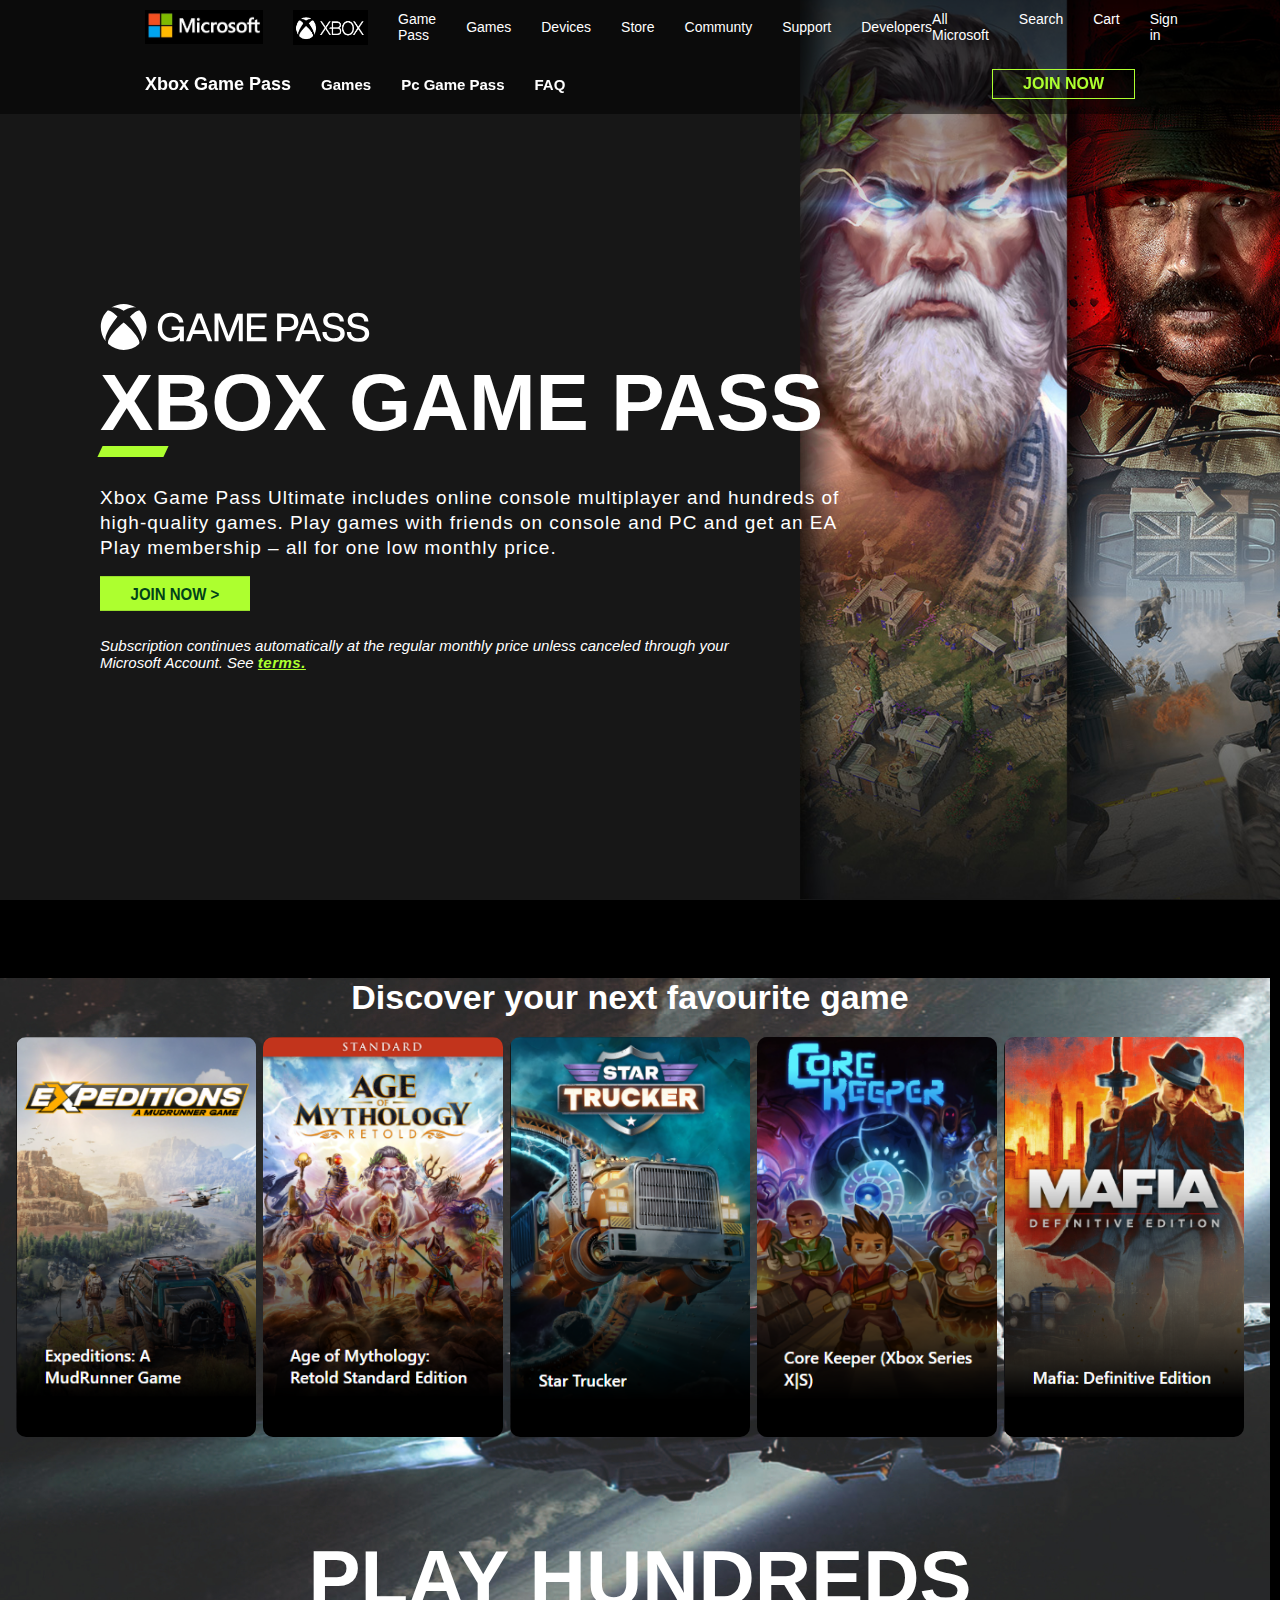
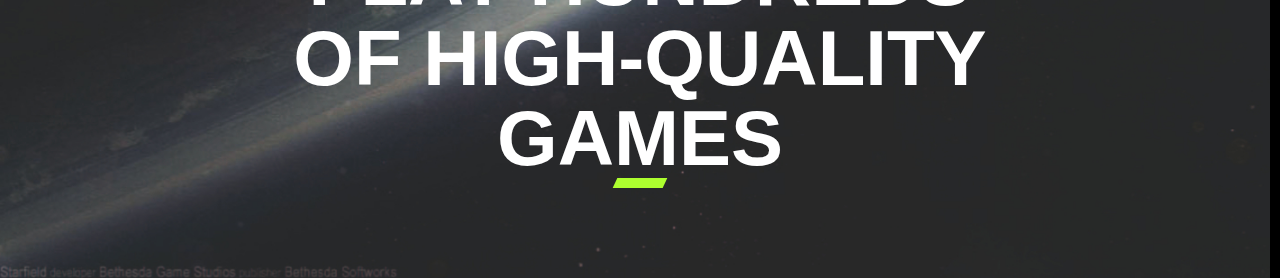
==== index.html @ 2e86c14b "Add files via upload" ====
<!DOCTYPE html>
<html lang="en">

<head>
    <meta charset="UTF-8">
    <meta name="viewport" content="width=device-width, initial-scale=1.0">
    <title>Xbox</title>
    <link rel="stylesheet" href="./header.css">
    <link rel="stylesheet" href="./background1.css">
    <link rel="stylesheet" href="./header2.css">
    <link rel="stylesheet" href="gamepass.css">
</head>

<body>

    <div class="background1">

    </div>

   


    

        <div class="header">
            <div class="left">
    
                <div class="microsoftlogo">
    
                    <img class="microsoftlogo" src="./logo/microsoft-logo-02.jpeg" alt="">
    
                </div>
    
                <div class="tools1">
    
                    <div class="xboxlogo">
                        <img class="xboxlogo" src="./logo/xboxlogo.jpg" alt="">
    
                    </div>
    
                    <div class="menu1">
                        <div class="gamepass">
    
                            Game Pass
    
                        </div>
                        <div class="games">
    
                            <a href="">Games</a>
    
                        </div>
                        <div class="devices">
    
                            Devices
                        </div>
                        <div class="store">
    
                            Store
    
                        </div>
                        <div class="community">
    
                            Communty
    
                        </div>
                        <div class="support">
    
                            Support
    
                        </div>
                        <div class="developers">
    
                            Developers
    
                        </div>
    
                    </div>
    
    
                </div>
    
            </div>
    
            <div class="right">
    
                <div class="tools2">
    
                    <div class="allmicrosoft">
    
                        All Microsoft
    
                    </div>
                    <div class="search">
    
                        Search
    
                    </div>
                    <div class="cart">
    
                        Cart
    
                    </div>
                    <div class="signin">
    
                        Sign in
                    </div>
    
                </div>
    
            </div>
    
        </div>



        <div class="header2">

            <div class="left1">

                <div class="xboxgamepass">

                    Xbox Game Pass

                </div>
                <div class="Games">

                    Games
                </div>
                <div class="pcgamepass">

                    Pc Game Pass

                </div>
                <div class="faq">

                    FAQ

                </div>

            

            </div>

            <div class="right1">

                <div class="joinnow">
                    JOIN NOW
                </div>

            </div>
            
        </div>

        <div class="gamepassdiv">

            <div class="gamepass1">

                <img  class="gamepass" src="./logo/xboxgamepass.svg" alt="">

            </div>

            <h1 class="xboxgamepasstitle">

                XBOX GAME PASS

            </h1>

        
            <div class="dashdesign">
                
            </div>

            <div class="para1">
                Xbox Game Pass Ultimate includes online console multiplayer 
                and hundreds of high-quality games. Play games with friends on console
                 and PC and get an EA Play membership – all for one low monthly price.
            </div>
            
            <button class="joinnowbtn">

                JOIN NOW >

            </button>

            <em>
                Subscription continues automatically at the regular 
                monthly price unless canceled through your Microsoft Account. 
                See <span class="terms"> <a href="">terms.</a></span> 
            </em>
                

            




        </div>

        
   

 


    

    <div class="middlecontainer">

        <div class="title2">

            Discover your next favourite game

        </div>

        

        <div class="gamesection">

            <div>
                <img src="./games1/game1.png" alt="">
            </div>

            <div>
                <img src="./games1/game2.png" alt="">

            </div>

            <div>

                <img src="./games1/game3.png" alt="">

            </div>

            <div>

                <img src="./games1/game4.png" alt="">

            </div>

            <div>

                <img src="./games1/game5.png" alt="">


            </div>

           
            
           
            

        </div>


        <div class="background2">

        </div>

    </div>


    

    <div class="forpara3">

    
    <div class="para3">
        PLAY HUNDREDS OF HIGH-QUALITY GAMES
    </div>

    <div class="dashdesign1">

    </div>

</div>

    


  

        

       

    
    



</body>

</html>
---- header.css ----
* {
    margin: 0;
    padding: 0;
    box-sizing: border-box;
    font-family: Arial, Helvetica, sans-serif;
}



.header a
{
    color: white;
    text-decoration: none;
}

.header {
    background-color: rgba(0, 0, 0, 0.5);
    height: 54px;
    font-size: 14px;
    color: white;
    display: flex;
    justify-content: space-between;
    align-items: center;
    padding: 0px 145px;
    

}

.tools1 {
    display: flex;
    gap: 30px;
}

.menu1 {
    display: flex;
    gap: 30px;
    align-items: center;
}

.left {
    display: flex;
    gap: 30px;

}

.microsoftlogo {
    width: 118px;
    display: flex;
    align-items: center;
}

.xboxlogo {
    width: 75px;
    height: 35px;

}

.tools2 {
    display: flex;
    gap: 30px;
}
---- background1.css ----
.background1
{
  position: absolute;
  z-index: -1;
  width: 100%;
  min-height:100vh;
  max-height: 110vh;
 
}
---- header2.css ----
.header2
{
    height: 60px;
    background-color: rgb(0, 0, 0,0.5);
    color: white;
    display: flex;
    justify-content: space-between;
    padding: 0px 145px;
    position: sticky;
    top: 0;
    z-index: 1000;
    width: 100%;
}

.left1
{
    display: flex ;
    align-items: center;
    gap: 30px;
    font-size: 15px;
    font-weight: 600;
}

.right1
{
    display: flex;
    align-items: center;
}

.xboxgamepass
{
    font-size: 18px;
}

.joinnow
{
    border: 1px solid greenyellow;
    color: greenyellow;
    padding: 5px 30px;
    font-size: 16px;
    font-weight: bold;

}
---- gamepass.css ----
body{
    background-color: black;
}


.background1
{
    background-image: url(./backgrounds/background1.jpg);
    position: absolute;
    background-size: cover;
    min-height: 100vh;
}
.background2{

    background:url('./backgrounds/background2.jpg');
    background-size: cover;
    background-repeat: no-repeat;
    position: absolute;
    width: 100%;
    min-height: 100vh;
    z-index: -10;

}









.gamepassdiv
{
    color: white;
    width:  747px;
    height: 374px;
    display: flex;
    flex-direction: column;
    gap: 18px;
    margin-top: 190px;
    margin-left: 100px;
    
}

.gamepass1
{
    width: 270px;
    height: 45px;
    margin-bottom: -10px;
}

.dashdesign
{
    width: 66px;
    min-height: 11px;
    background-color: greenyellow;
    transform: skew(-25deg);
}

.xboxgamepasstitle
{
    font-size: 80px;
    font-weight: 600;
    margin-bottom: -21px;
    
}

.para1
{
    font-size: 19px;
    line-height: 25px;
    letter-spacing: 1px;
    padding-top: 10px;
}


.joinnowbtn
{
    width: 150px;
    height: 31px;
    border: none;
    color: rgb(0, 66, 25);
    padding: 5px 20px;
    font-size: 15px;
    font-weight: 900;
    background-color: greenyellow;
    transform: scaley(1.12);
}

.joinnowbtn:hover
{
    cursor: pointer;
}

em
{
    font-size: 15px;
    width: 640px;
    padding-top: 10px;
}


.terms a
{
    color: greenyellow;
    letter-spacing: 0.5px;
    font-weight: bold;
}


.img2{
    width: 100%;
}



.middlecontainer
{
    height: 460px;
    width: 100%;
    background-color: rgba(34, 20, 20,0);
    display: flex;
    flex-direction: column;
    overflow: hidden;
    align-items: center;
    gap: 20px;
    margin-top: 300px;
    padding: 0px 20px 0px 0px;

}

.gamesection
{
    display: flex;
    justify-content: center;
    align-items: center;
    gap: 7px;

}


.gamesection img,.gamesection div
{
  width: 240px;
  height: 400px;
  border-radius: 10px;
  
}


.title2
{
    

    font-size: 34px;
    font-weight: 700;
    color: white;
}

.forpara3
{
    width: 100%;
    display: flex;
    justify-content: center;
    flex-direction: column;
    align-items: center;
}


.para3
{
    margin-top: 100px;
    width: 700px;
    text-align: center;
    font-size: 78px;
    color: white;
    font-weight: 900;
    line-height: 80px;
}


.dashdesign1{
    height: 10px;
    width: 50px;
    background-color: greenyellow;
    transform: skew(-25deg);

}
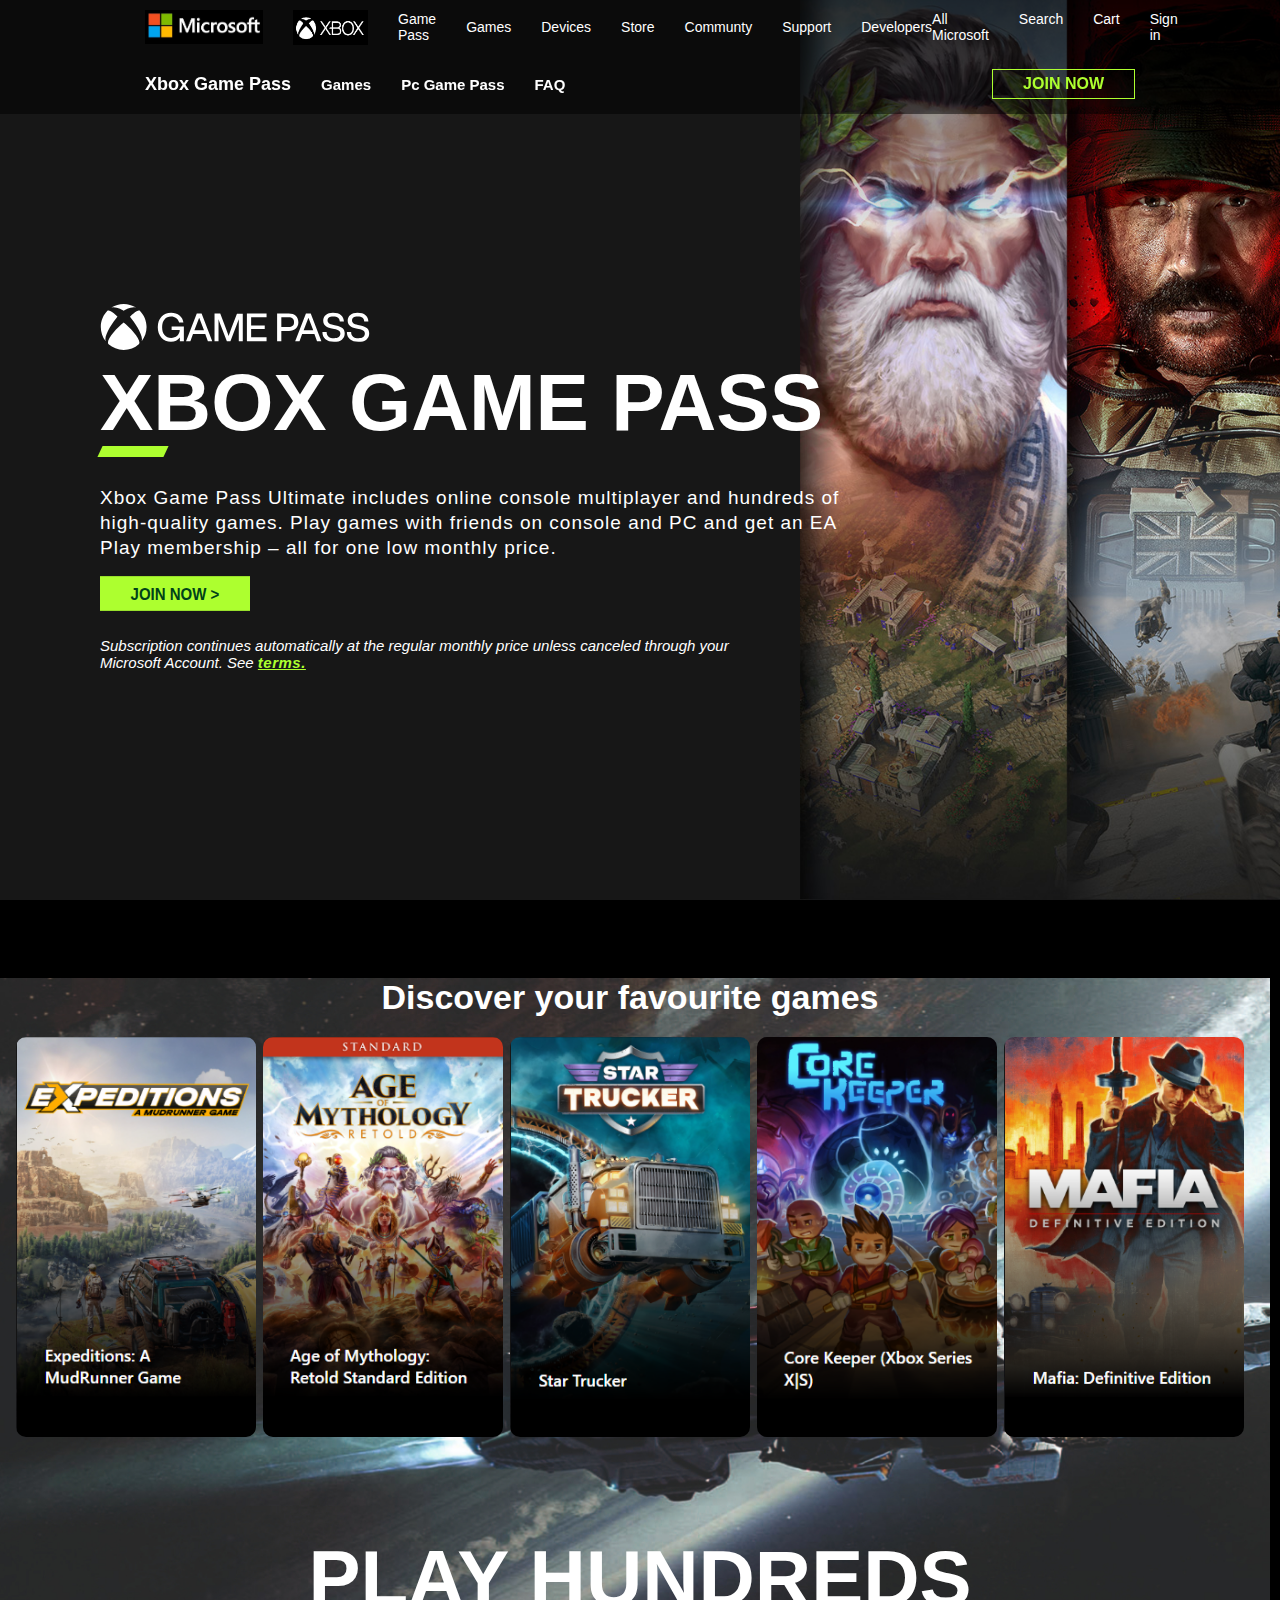
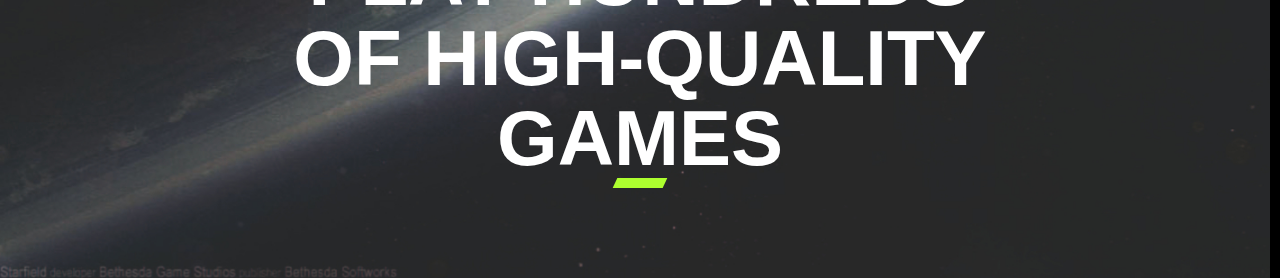
==== commit 225351be: "from mac" ====
--- a/index.html
+++ b/index.html
@@ -208,7 +208,7 @@
 
         <div class="title2">
 
-            Discover your next favourite game
+            Discover your favourite games
 
         </div>
 
